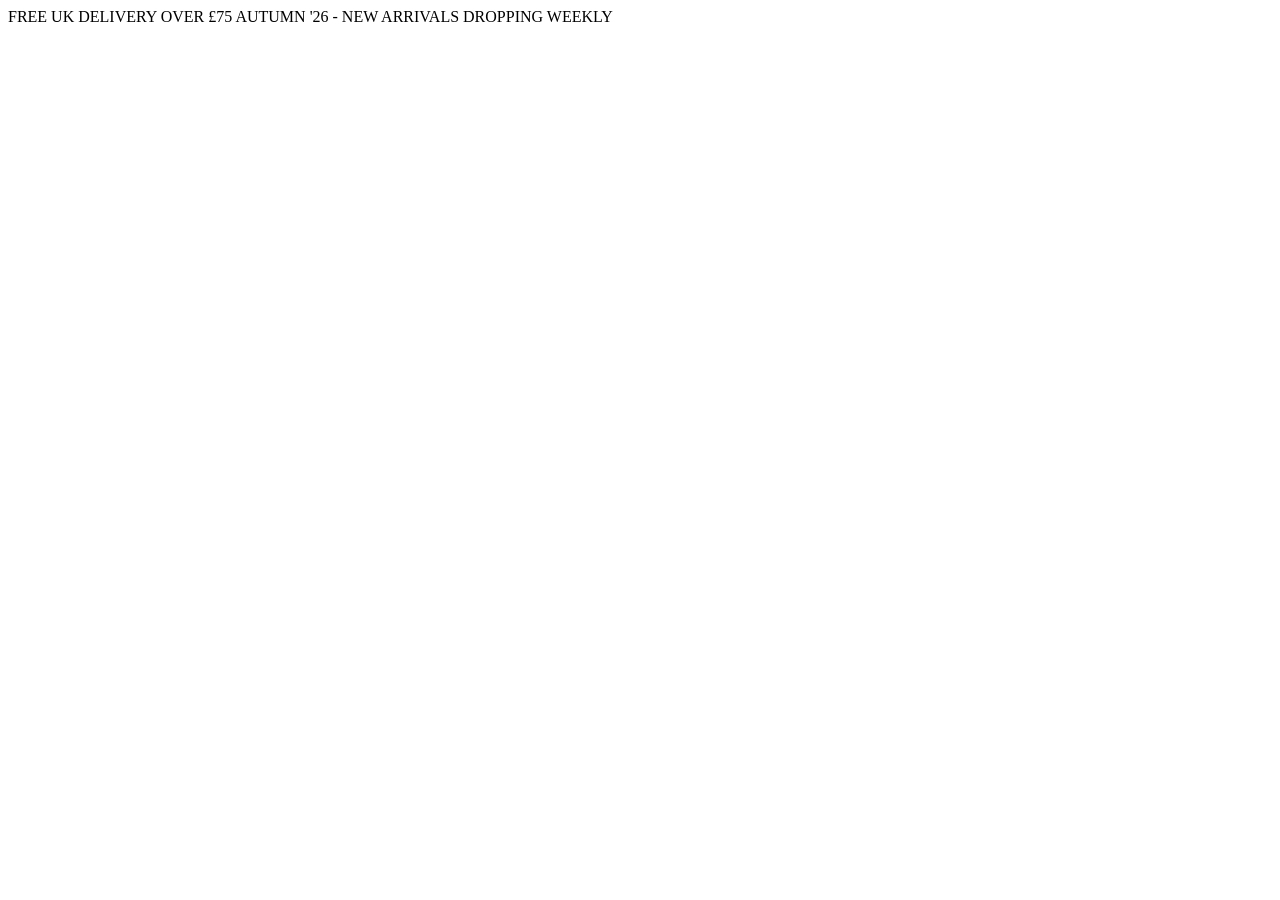
==== index.html @ d1e665eb "upload files" ====
<!DOCTYPE html>
<html>
    <head>
        <meta charset="utf-8">
        <meta name="viewport" content="width=device-width, initial-scale=1.0">
        <meta name="description" content="DCS_Front end">
        <style rel="stylesheet" href="style.css"></style>
        <script src="sript.js" defer></script>
    </head>
    <body>
        <div class="annonuce">
            <span>FREE UK DELIVERY OVER £75</span>
            <span>AUTUMN '26 - NEW ARRIVALS DROPPING WEEKLY</span>
        </div>
    </body>
</html>
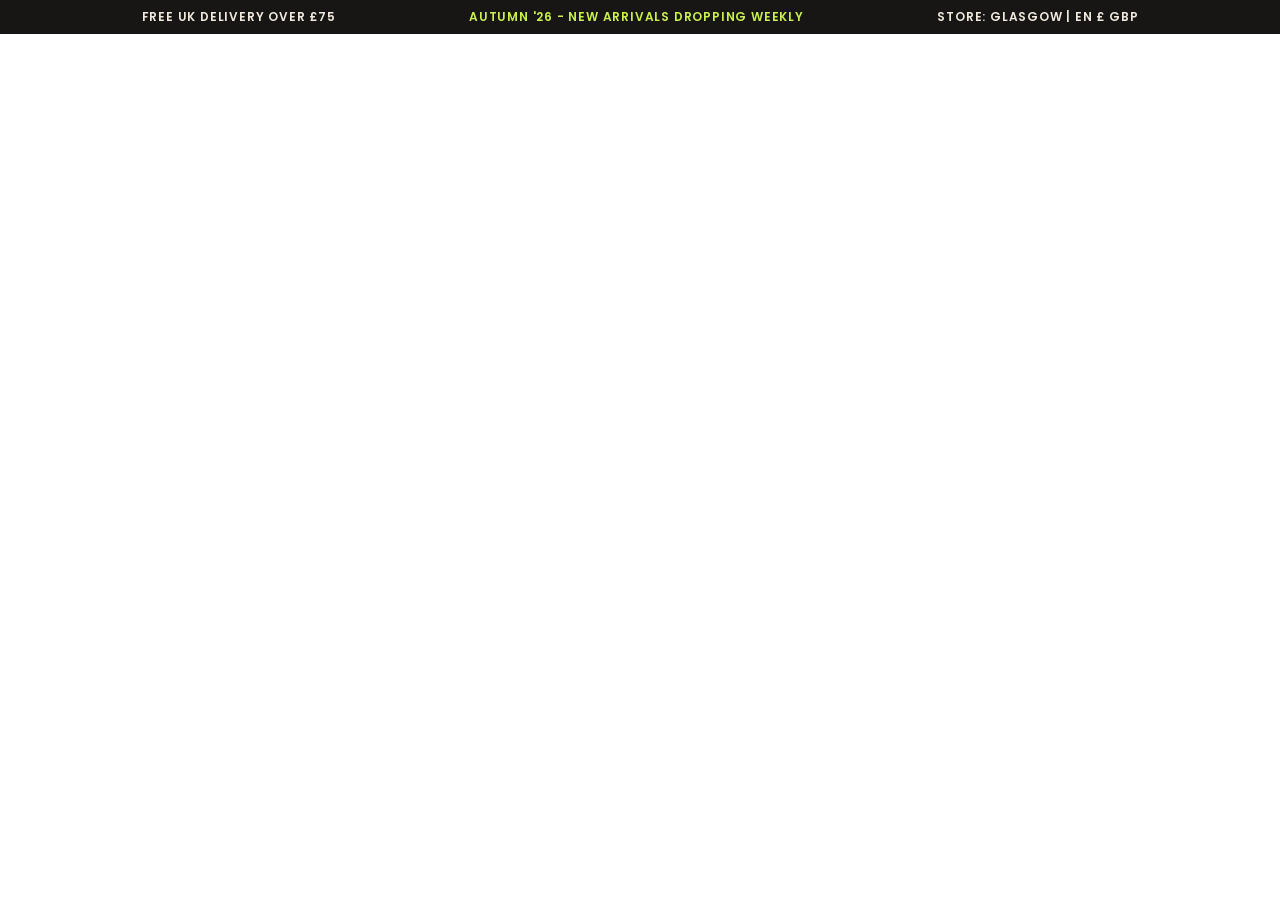
==== commit 4f851764: "added announcement bar" ====
--- a/index.html
+++ b/index.html
@@ -4,13 +4,17 @@
         <meta charset="utf-8">
         <meta name="viewport" content="width=device-width, initial-scale=1.0">
         <meta name="description" content="DCS_Front end">
-        <style rel="stylesheet" href="style.css"></style>
-        <script src="sript.js" defer></script>
+        <link rel="preconnect" href="https://fonts.googleapis.com">
+        <link rel="preconnect" href="https://fonts.gstatic.com" crossorigin>
+        <link href="https://fonts.googleapis.com/css2?family=Poppins:ital,wght@0,100;0,200;0,300;0,400;0,500;0,600;0,700;0,800;0,900;1,100;1,200;1,300;1,400;1,500;1,600;1,700;1,800;1,900&display=swap" rel="stylesheet">
+        <link rel="stylesheet" href="style.css"></link>
+        <script src="script.js" defer></script>
     </head>
     <body>
         <div class="annonuce">
             <span>FREE UK DELIVERY OVER £75</span>
             <span>AUTUMN '26 - NEW ARRIVALS DROPPING WEEKLY</span>
+            <span>STORE: GLASGOW | EN £ GBP</span>
         </div>
     </body>
 </html>
--- a/style.css
+++ b/style.css
@@ -0,0 +1,27 @@
+:root {
+    --announce-colour: hsl(40deg 6.98% 8.43%);
+    --body-colour: hsl(38.82deg 34.69% 90.39%);
+    --orange: hsl(14.92deg 80.09% 54.71%);
+    --lime: hsl(74.27deg 84.54% 61.96%);
+    --brown: hsl(28.36deg 65.77% 56.47%);
+    --white: hsl(0deg 0% 100%);
+}
+* { 
+    font-family: 'Poppins', sans-serif; 
+    padding: 0;
+    margin: 0;
+}
+.annonuce {
+    background-color: var(--announce-colour);
+    display: flex;
+    justify-content: space-evenly;
+    align-items: center;
+    padding: 0.5rem;
+    font-size: 0.75rem;
+    font-weight: 600;
+    letter-spacing: 0.05rem;
+    text-align: center;
+}
+span:nth-child(1), span:nth-child(3) { color: var(--body-colour); }
+span:nth-child(2) { color: var(--lime); }
+span { padding: 0.005rem; }
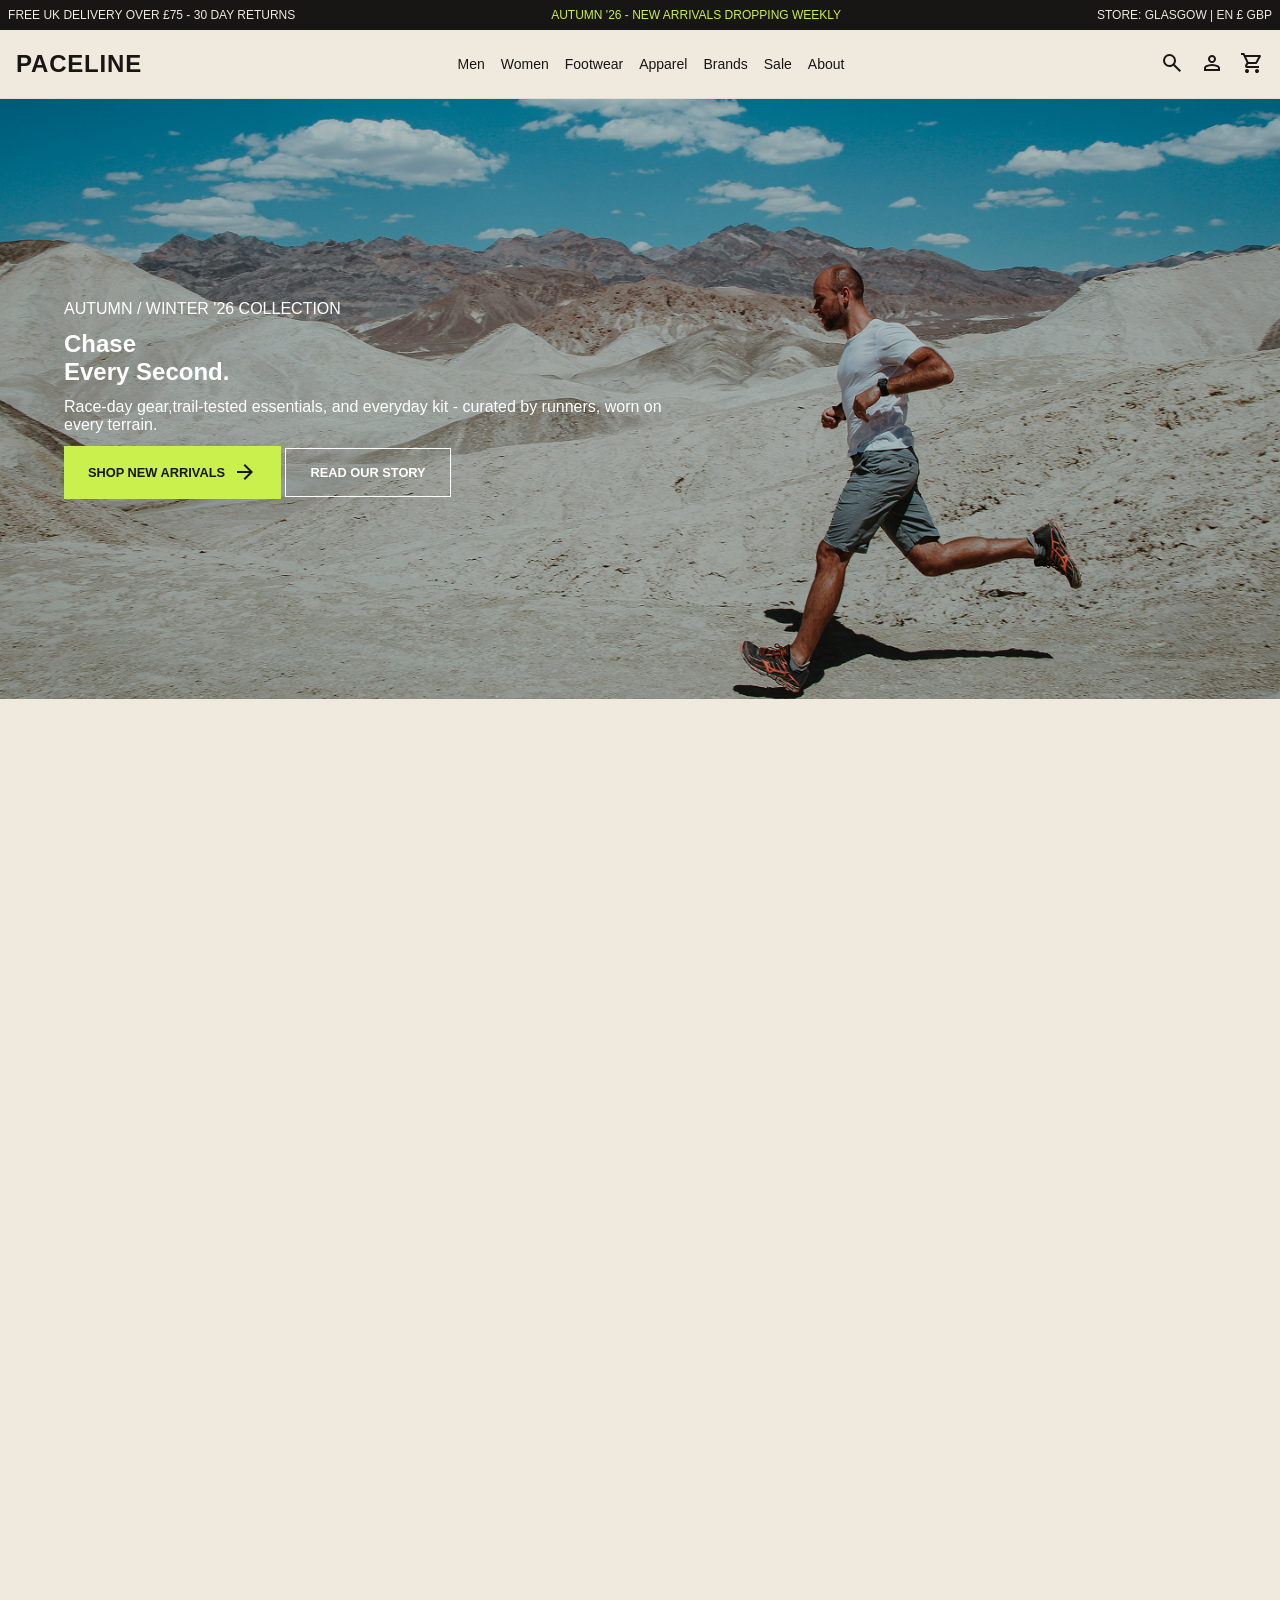
==== commit 175cc826: "home page layout 1st section finished and 2nd 3rd section started" ====
--- a/index.html
+++ b/index.html
@@ -12,9 +12,66 @@
     </head>
     <body>
         <div class="annonuce">
-            <span>FREE UK DELIVERY OVER £75</span>
+            <span>FREE UK DELIVERY OVER £75 - 30 DAY RETURNS</span>
             <span>AUTUMN '26 - NEW ARRIVALS DROPPING WEEKLY</span>
             <span>STORE: GLASGOW | EN £ GBP</span>
         </div>
+        <header class="header">
+            <div class="cont">
+                <a href="#" class="logo">PACELINE</a>
+                <nav class="nav">
+                    <a href="#">Men</a>
+                    <a href="#">Women</a>
+                    <a href="#">Footwear</a>
+                    <a href="#">Apparel</a>
+                    <a href="#">Brands</a>
+                    <a href="#">Sale</a>
+                    <a href="about.html">About</a>
+                </nav>
+                <div class="icons">
+                    <button><svg xmlns="http://www.w3.org/2000/svg" height="24px" viewBox="0 -960 960 960" width="24px"><path d="M784-120 532-372q-30 24-69 38t-83 14q-109 0-184.5-75.5T120-580q0-109 75.5-184.5T380-840q109 0 184.5 75.5T640-580q0 44-14 83t-38 69l252 252-56 56ZM380-400q75 0 127.5-52.5T560-580q0-75-52.5-127.5T380-760q-75 0-127.5 52.5T200-580q0 75 52.5 127.5T380-400Z"/></svg>
+                    </button>
+                    <button><svg xmlns="http://www.w3.org/2000/svg" height="24px" viewBox="0 -960 960 960" width="24px" fill="#e3e3e3"><path d="M367-527q-47-47-47-113t47-113q47-47 113-47t113 47q47 47 47 113t-47 113q-47 47-113 47t-113-47ZM160-160v-112q0-34 17.5-62.5T224-378q62-31 126-46.5T480-440q66 0 130 15.5T736-378q29 15 46.5 43.5T800-272v112H160Zm80-80h480v-32q0-11-5.5-20T700-306q-54-27-109-40.5T480-360q-56 0-111 13.5T260-306q-9 5-14.5 14t-5.5 20v32Zm296.5-343.5Q560-607 560-640t-23.5-56.5Q513-720 480-720t-56.5 23.5Q400-673 400-640t23.5 56.5Q447-560 480-560t56.5-23.5ZM480-640Zm0 400Z"/></svg>
+                    </button>
+                    <button><svg xmlns="http://www.w3.org/2000/svg" height="24px" viewBox="0 -960 960 960" width="24px" fill="#e3e3e3"><path d="M223.5-103.5Q200-127 200-160t23.5-56.5Q247-240 280-240t56.5 23.5Q360-193 360-160t-23.5 56.5Q313-80 280-80t-56.5-23.5Zm400 0Q600-127 600-160t23.5-56.5Q647-240 680-240t56.5 23.5Q760-193 760-160t-23.5 56.5Q713-80 680-80t-56.5-23.5ZM246-720l96 200h280l110-200H246Zm-38-80h590q23 0 35 20.5t1 41.5L692-482q-11 20-29.5 31T622-440H324l-44 80h480v80H280q-45 0-68-39.5t-2-78.5l54-98-144-304H40v-80h130l38 80Zm134 280h280-280Z"/></svg>
+                    </button>
+                </div>
+            </div>
+        </header>
+
+        <main class="home">
+            <section class="intro_img">
+                <div class="intro_img_cont">
+                    <span>AUTUMN / WINTER '26 COLLECTION</span>
+                    <h1>Chase<br>Every Second.</h1>
+                    <p class="desc">
+                        Race-day gear,trail-tested essentials, and everyday kit - curated by runners, worn on every terrain.
+                    </p>
+                    <div class="btns">
+                        <a href="#" class="btn shop">
+                            SHOP NEW ARRIVALS 
+                            <svg xmlns="http://www.w3.org/2000/svg" height="24px" viewBox="0 -960 960 960" width="24px" fill="#e3e3e3"><path d="M647-440H160v-80h487L423-744l57-56 320 320-320 320-57-56 224-224Z"/></svg>
+                        </a>
+                        <a href="#" class="btn story">READ OUR STORY</a>
+                    </div>
+                </div>
+            </section>
+            <section class="grid category">
+                <div>
+                    <div class="grid_box cat_box"></div>
+                    <div class="grid_box cat_box"></div>
+                    <div class="grid_box cat_box"></div>
+                    <div class="grid_box cat_box"></div>
+                </div>
+            </section>
+            <section class="grid products">
+                <div>
+                    <div class="grid_box prod_box"></div>
+                    <div class="grid_box prod_box"></div>
+                    <div class="grid_box prod_box"></div>
+                    <div class="grid_box prod_box"></div>
+                </div>
+            </section>
+        </main>
     </body>
 </html>
--- a/style.css
+++ b/style.css
@@ -11,17 +11,131 @@
     padding: 0;
     margin: 0;
 }
+body {
+    background-color: var(--body-colour);
+    color: var(--announce-colour);
+}
+/*Announcement bar*/
 .annonuce {
     background-color: var(--announce-colour);
     display: flex;
-    justify-content: space-evenly;
+    justify-content: space-between;
     align-items: center;
     padding: 0.5rem;
     font-size: 0.75rem;
-    font-weight: 600;
-    letter-spacing: 0.05rem;
+    font-weight: 300;
+    letter-spacing: 0;
     text-align: center;
 }
-span:nth-child(1), span:nth-child(3) { color: var(--body-colour); }
-span:nth-child(2) { color: var(--lime); }
-span { padding: 0.005rem; }+.annonuce span:nth-child(1), span:nth-child(3) { color: var(--body-colour); }
+.annonuce span:nth-child(2) { color: var(--lime); }
+.annonuce span { padding: 0.005rem; }
+/*nav bar*/
+.header .icons svg { fill: var(--announce-colour); }
+
+.header {
+    background-color: var(--body-colour);
+    border-bottom: 1px solid #E0DDD7;
+    position: sticky;
+    top:0;
+    z-index: 100;
+}
+.header .cont {
+    max-width: 1280px;
+    margin: 0 auto;
+    display: flex;
+    justify-content: space-between;
+    align-items: center;
+    padding: 1.25rem 1rem;
+}
+.header .cont .logo {
+    font-size: 1.5rem;
+    font-weight: 900;
+    letter-spacing: 0.05rem;
+    text-decoration: none;
+    color: var(--announce-colour);
+}
+.header .cont .nav {
+    display: flex;
+    gap: 1rem;
+}
+.header .cont .nav a {
+    text-decoration: none;
+    color: var(--announce-colour);
+    font-size: 0.875rem;
+    font-weight: 500;
+    transition: opacity 0.3s ease-in-out;
+}
+.nav a:hover, .nav a.active {
+    opacity: 0.5;
+}
+.icons {
+    display: flex;
+    gap: 1rem;
+}
+.icons button {
+    display:inline block;
+    border: none;
+    background: none;
+    cursor: pointer;
+}
+/*HOME PAGE*/
+/*img bg*/
+
+.home .intro_img {
+    height: 600px;
+    background-image: url(./src/Home/hero_section/image1.png);
+    background-size: cover;
+    background-position: center;
+    position: relative;
+    display: flex;
+    align-items: center;
+    color: var(--white);
+}
+.home .intro_img::after {
+    content: "";
+    position: absolute;
+    inset: 0;
+    background: rgba(0, 0, 0, 0.25);
+}
+
+.home .intro_img .intro_img_cont {
+    margin-left: 5%;
+    max-width: 600px;
+    z-index: 1;
+    position: relative;
+    display: grid;
+    gap: 0.75rem;
+}
+a.btn {
+    font-size: 0.8rem;
+    font-weight: 700;
+    text-decoration: none;
+    display: inline-flex;
+    align-items: center;
+    gap: 0.5rem;
+    padding: 0.9rem 1.5rem;
+}
+a.btn.shop {
+    background-color: var(--lime);
+    color: var(--announce-colour);
+}
+a.btn.shop svg { 
+    fill: var(--announce-colour); 
+    padding: 0;
+}
+a.btn.story {
+    border: 1px solid var(--white);
+    color: var(--white);
+    padding-top: 1rem;
+    padding-bottom: 1rem;
+}
+section.grid {
+    display: grid;
+    grid-template-rows: repeat(auto-fit, minmax(50px, .5fr));
+    height: 70rem;
+}
+section.grid .box {
+    display: block;
+    height: 100%;
+}
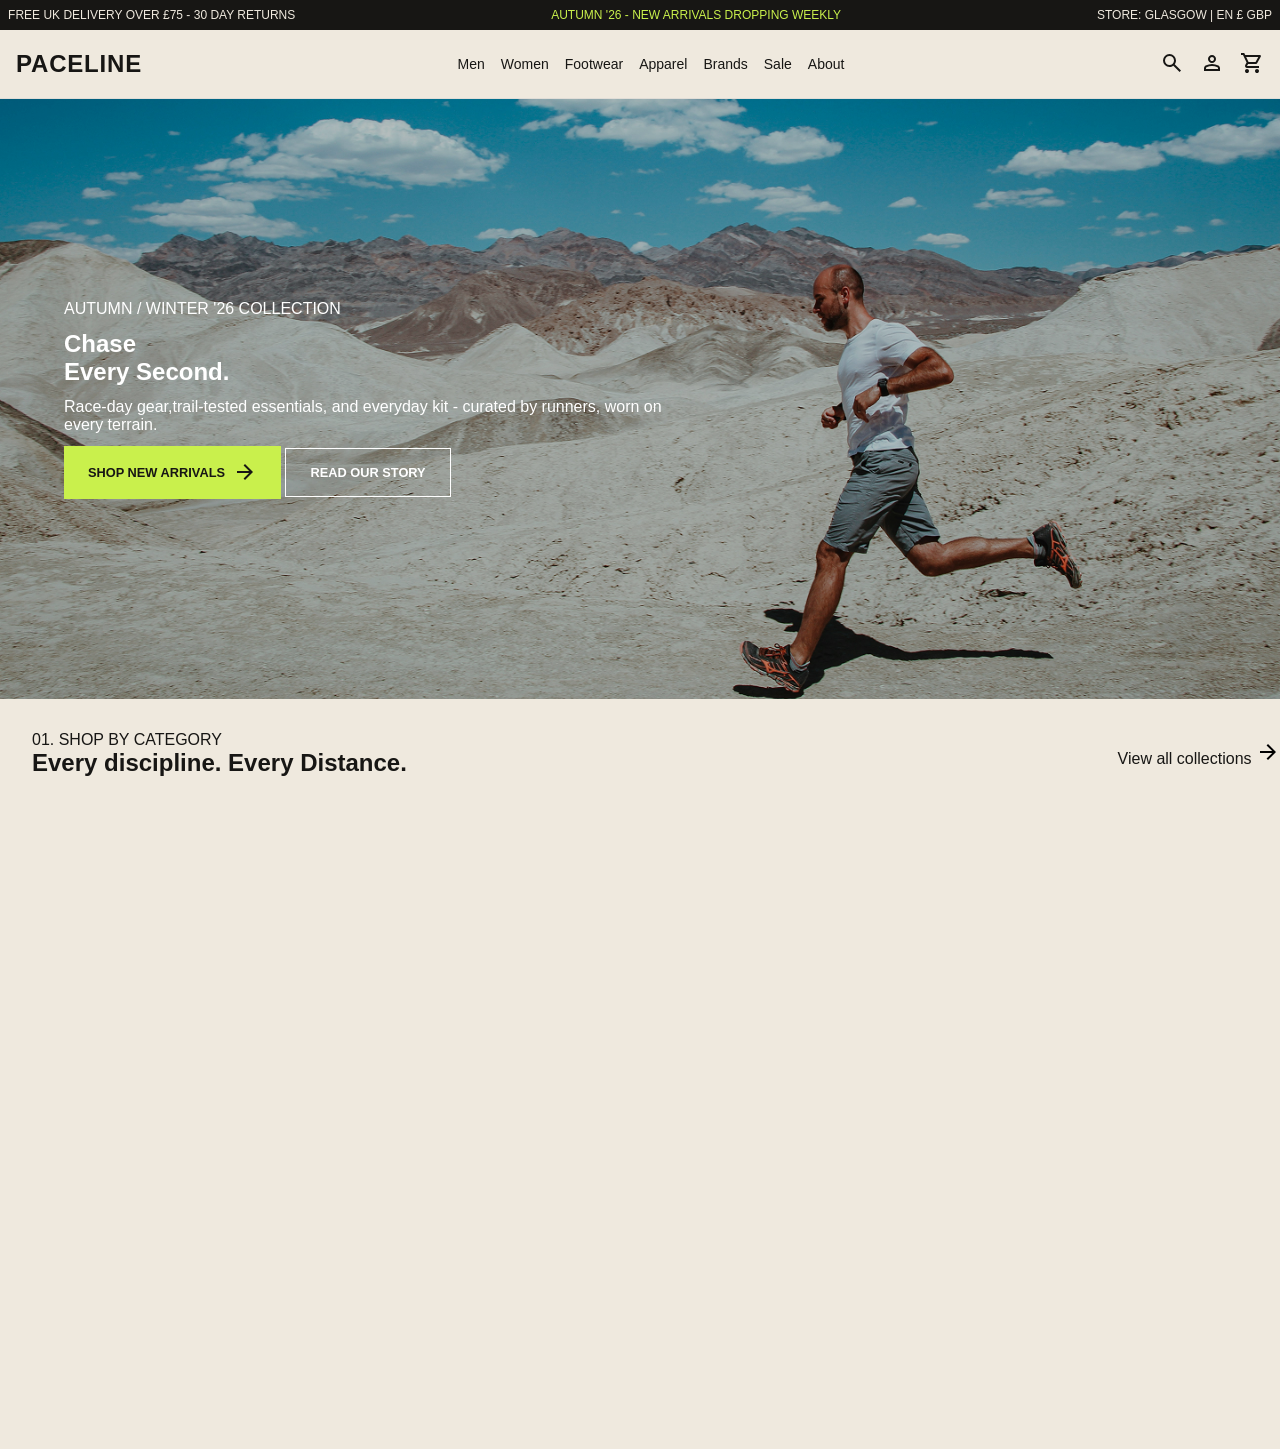
==== commit 8c0a79a4: "grid layout configuring" ====
--- a/index.html
+++ b/index.html
@@ -56,16 +56,24 @@
                     </div>
                 </div>
             </section>
-            <section class="grid category">
-                <div>
+            <section class="category">
+                <span class="cat_title">
+                    01. SHOP BY CATEGORY
+                    <h2>Every discipline. Every Distance.</h2>    
+                </span>
+                <span class="view_all">
+                    View all collections
+                    <svg xmlns="http://www.w3.org/2000/svg" height="24px" viewBox="0 -960 960 960" width="24px" fill="#000"><path d="M647-440H160v-80h487L423-744l57-56 320 320-320 320-57-56 224-224Z"/></svg>
+                </span>
+                <div class="grid cat_grid">
                     <div class="grid_box cat_box"></div>
                     <div class="grid_box cat_box"></div>
                     <div class="grid_box cat_box"></div>
                     <div class="grid_box cat_box"></div>
                 </div>
             </section>
-            <section class="grid products">
-                <div>
+            <section class=products">
+                <div class="grid prod_grid">
                     <div class="grid_box prod_box"></div>
                     <div class="grid_box prod_box"></div>
                     <div class="grid_box prod_box"></div>
--- a/style.css
+++ b/style.css
@@ -130,12 +130,33 @@
     padding-top: 1rem;
     padding-bottom: 1rem;
 }
-section.grid {
+/*grid layout*/
+div.grid {
     display: grid;
-    grid-template-rows: repeat(auto-fit, minmax(50px, .5fr));
-    height: 70rem;
+    grid-template-columns: repeat(auto-fit, minmax(50px, .5fr));
+    grid-template-rows: 1fr;
+    height:20rem;
 }
-section.grid .box {
+div.grid .box {
     display: block;
     height: 100%;
-}+}
+/*cat sectio*/
+.category {
+    display: grid;
+    grid-template-columns: 1fr 1fr;
+    grid-template-rows: .05fr 1fr;
+}
+span.cat_title {
+    grid-area: 1 / 1 / 2 / 2;
+    padding: 2rem;
+}
+span.view_all {
+    grid-area: 1 / 2 / 2 / 3;
+    align-content: center;
+    justify-self: end;
+}
+div.cat_grid {
+    grid-area: 2 / 1 / 3 / 3;
+}
+
